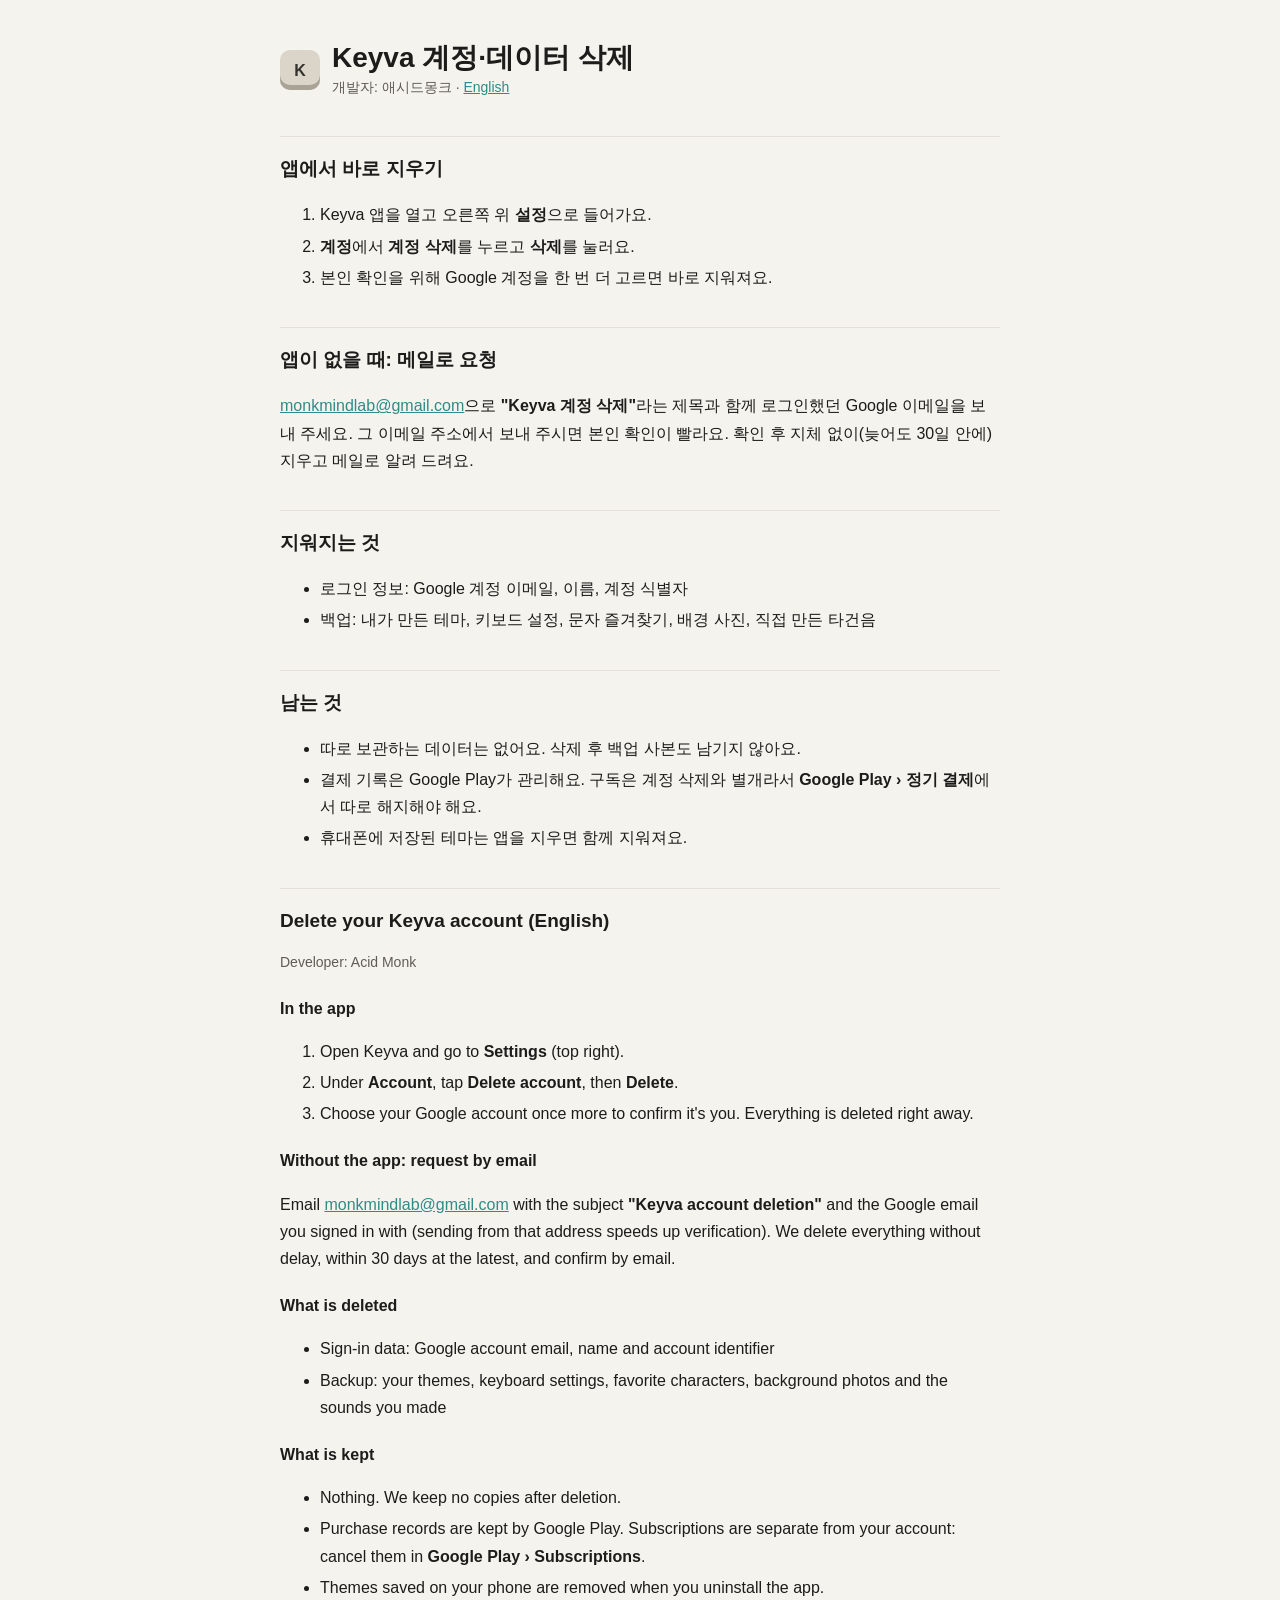
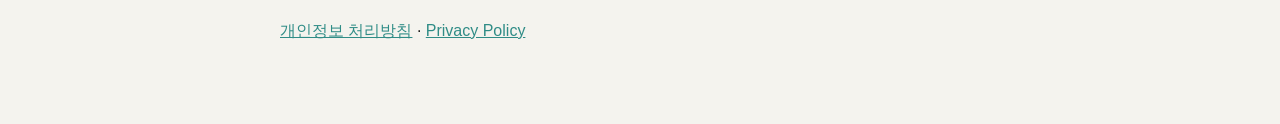
==== keyva/delete-account.html @ adb68d75 "Add Keyva site: privacy policy (ko/en) and account deletion page Co-Authored-By: Claude Opus 5.5 <no" ====
<!DOCTYPE html>
<html lang="ko">
<head>
<meta charset="utf-8">
<meta name="viewport" content="width=device-width, initial-scale=1">
<title>Keyva 계정·데이터 삭제 / Delete your Keyva account</title>
<link rel="stylesheet" href="style.css">
</head>
<body>
<main>
  <header><div class="logo">K</div><div><h1>Keyva 계정·데이터 삭제</h1><div class="sub">개발자: 애시드몽크 · <a href="#en">English</a></div></div></header>

  <h2>앱에서 바로 지우기</h2>
  <ol>
    <li>Keyva 앱을 열고 오른쪽 위 <b>설정</b>으로 들어가요.</li>
    <li><b>계정</b>에서 <b>계정 삭제</b>를 누르고 <b>삭제</b>를 눌러요.</li>
    <li>본인 확인을 위해 Google 계정을 한 번 더 고르면 바로 지워져요.</li>
  </ol>

  <h2>앱이 없을 때: 메일로 요청</h2>
  <p><a href="mailto:monkmindlab@gmail.com?subject=Keyva%20계정%20삭제">monkmindlab@gmail.com</a>으로 <b>"Keyva 계정 삭제"</b>라는 제목과 함께 로그인했던 Google 이메일을 보내 주세요. 그 이메일 주소에서 보내 주시면 본인 확인이 빨라요. 확인 후 지체 없이(늦어도 30일 안에) 지우고 메일로 알려 드려요.</p>

  <h2>지워지는 것</h2>
  <ul>
    <li>로그인 정보: Google 계정 이메일, 이름, 계정 식별자</li>
    <li>백업: 내가 만든 테마, 키보드 설정, 문자 즐겨찾기, 배경 사진, 직접 만든 타건음</li>
  </ul>
  <h2>남는 것</h2>
  <ul>
    <li>따로 보관하는 데이터는 없어요. 삭제 후 백업 사본도 남기지 않아요.</li>
    <li>결제 기록은 Google Play가 관리해요. 구독은 계정 삭제와 별개라서 <b>Google Play › 정기 결제</b>에서 따로 해지해야 해요.</li>
    <li>휴대폰에 저장된 테마는 앱을 지우면 함께 지워져요.</li>
  </ul>

  <h2 id="en">Delete your Keyva account (English)</h2>
  <p class="sub">Developer: Acid Monk</p>
  <h3>In the app</h3>
  <ol>
    <li>Open Keyva and go to <b>Settings</b> (top right).</li>
    <li>Under <b>Account</b>, tap <b>Delete account</b>, then <b>Delete</b>.</li>
    <li>Choose your Google account once more to confirm it's you. Everything is deleted right away.</li>
  </ol>
  <h3>Without the app: request by email</h3>
  <p>Email <a href="mailto:monkmindlab@gmail.com?subject=Keyva%20account%20deletion">monkmindlab@gmail.com</a> with the subject <b>"Keyva account deletion"</b> and the Google email you signed in with (sending from that address speeds up verification). We delete everything without delay, within 30 days at the latest, and confirm by email.</p>
  <h3>What is deleted</h3>
  <ul>
    <li>Sign-in data: Google account email, name and account identifier</li>
    <li>Backup: your themes, keyboard settings, favorite characters, background photos and the sounds you made</li>
  </ul>
  <h3>What is kept</h3>
  <ul>
    <li>Nothing. We keep no copies after deletion.</li>
    <li>Purchase records are kept by Google Play. Subscriptions are separate from your account: cancel them in <b>Google Play › Subscriptions</b>.</li>
    <li>Themes saved on your phone are removed when you uninstall the app.</li>
  </ul>
  <p><a href="privacy.html">개인정보 처리방침</a> · <a href="privacy-en.html">Privacy Policy</a></p>
</main>
</body>
</html>
---- keyva/style.css ----
:root{--bg:#f4f3ee;--card:#fff;--ink:#1d1c1a;--sub:#5f5c55;--line:#e3e0d8;--acc:#2f8c86}
@media (prefers-color-scheme:dark){:root{--bg:#161614;--card:#201f1d;--ink:#eeebe4;--sub:#a9a59c;--line:#34322e;--acc:#5fbab3}}
*{box-sizing:border-box}
body{margin:0;background:var(--bg);color:var(--ink);font:16px/1.7 -apple-system,BlinkMacSystemFont,"Apple SD Gothic Neo","Noto Sans KR","Segoe UI",Roboto,sans-serif;-webkit-text-size-adjust:100%}
main{max-width:760px;margin:0 auto;padding:40px 20px 64px}
header{display:flex;align-items:center;gap:12px;margin-bottom:24px}
.logo{width:40px;height:40px;border-radius:10px;background:#dad5c8;box-shadow:inset 0 -5px 0 #a8a395;display:grid;place-items:center;font-weight:700;color:#33322e}
h1{font-size:28px;line-height:1.3;margin:0}
h2{font-size:19px;margin:36px 0 8px;padding-top:16px;border-top:1px solid var(--line)}
h3{font-size:16px;margin:20px 0 4px}
p,li{color:var(--ink)}
.sub{color:var(--sub);font-size:14px}
a{color:var(--acc)}
table{width:100%;border-collapse:collapse;margin:8px 0;font-size:14px;background:var(--card);border-radius:10px;overflow:hidden}
th,td{border-bottom:1px solid var(--line);padding:10px 12px;text-align:left;vertical-align:top}
th{width:30%;color:var(--sub);font-weight:600}
.box{background:var(--card);border:1px solid var(--line);border-radius:12px;padding:16px 18px;margin:16px 0}
.lang{float:right;font-size:14px}
nav a{display:inline-block;margin-right:16px}
ol li,ul li{margin:4px 0}
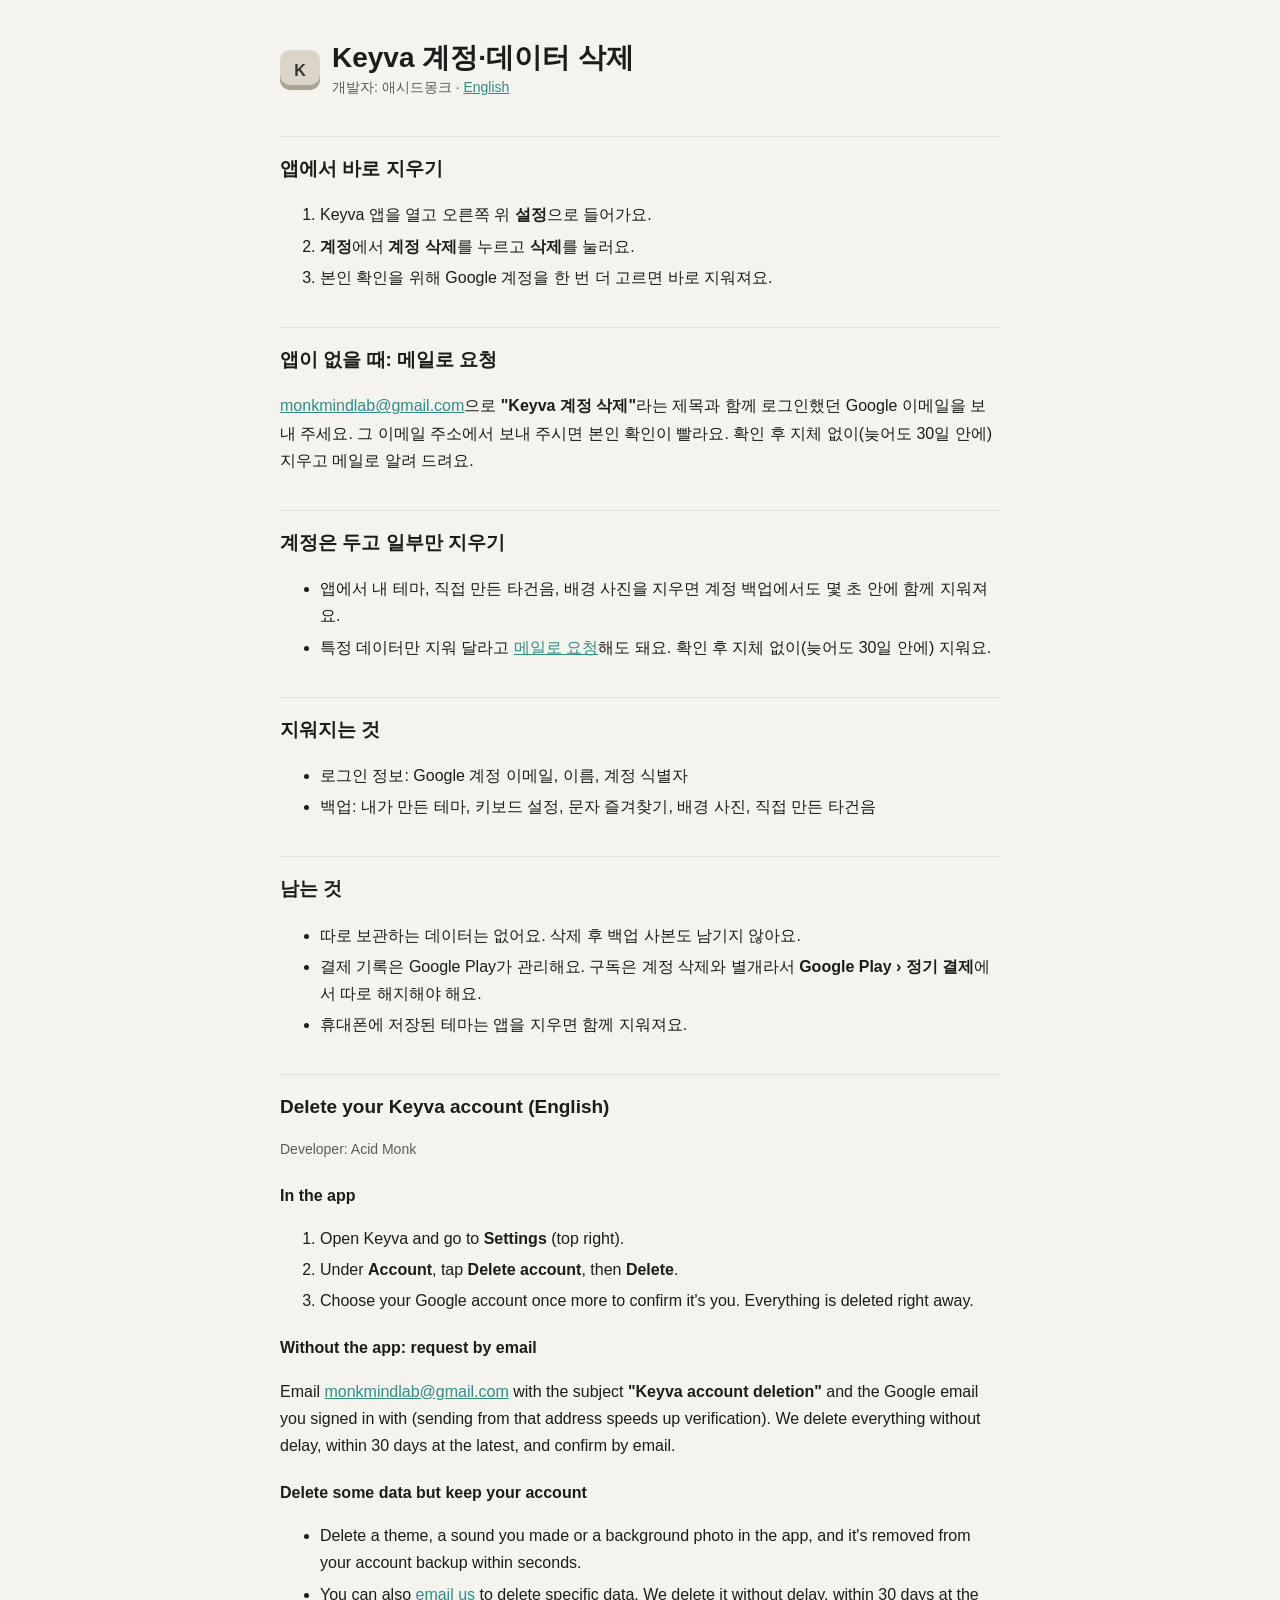
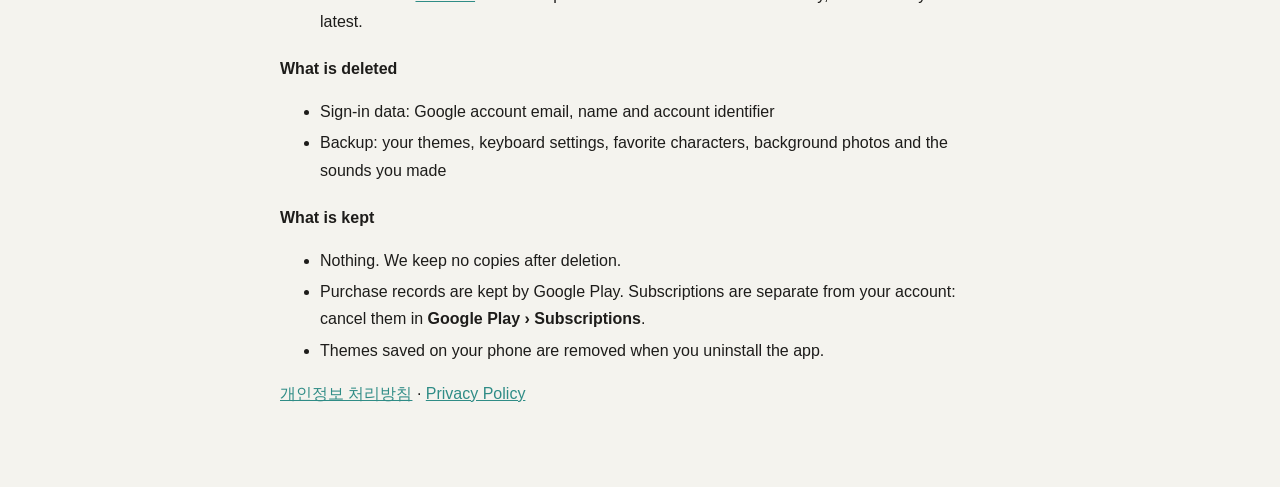
==== commit 4dfb0edb: "Deletion page: how to delete some data without deleting the account Co-Authored-By: Claude Opus 5.5 " ====
--- a/keyva/delete-account.html
+++ b/keyva/delete-account.html
@@ -19,6 +19,12 @@
 
   <h2>앱이 없을 때: 메일로 요청</h2>
   <p><a href="mailto:monkmindlab@gmail.com?subject=Keyva%20계정%20삭제">monkmindlab@gmail.com</a>으로 <b>"Keyva 계정 삭제"</b>라는 제목과 함께 로그인했던 Google 이메일을 보내 주세요. 그 이메일 주소에서 보내 주시면 본인 확인이 빨라요. 확인 후 지체 없이(늦어도 30일 안에) 지우고 메일로 알려 드려요.</p>
+
+  <h2>계정은 두고 일부만 지우기</h2>
+  <ul>
+    <li>앱에서 내 테마, 직접 만든 타건음, 배경 사진을 지우면 계정 백업에서도 몇 초 안에 함께 지워져요.</li>
+    <li>특정 데이터만 지워 달라고 <a href="mailto:monkmindlab@gmail.com?subject=Keyva%20데이터%20삭제">메일로 요청</a>해도 돼요. 확인 후 지체 없이(늦어도 30일 안에) 지워요.</li>
+  </ul>
 
   <h2>지워지는 것</h2>
   <ul>
@@ -42,6 +48,11 @@
   </ol>
   <h3>Without the app: request by email</h3>
   <p>Email <a href="mailto:monkmindlab@gmail.com?subject=Keyva%20account%20deletion">monkmindlab@gmail.com</a> with the subject <b>"Keyva account deletion"</b> and the Google email you signed in with (sending from that address speeds up verification). We delete everything without delay, within 30 days at the latest, and confirm by email.</p>
+  <h3>Delete some data but keep your account</h3>
+  <ul>
+    <li>Delete a theme, a sound you made or a background photo in the app, and it's removed from your account backup within seconds.</li>
+    <li>You can also <a href="mailto:monkmindlab@gmail.com?subject=Keyva%20data%20deletion">email us</a> to delete specific data. We delete it without delay, within 30 days at the latest.</li>
+  </ul>
   <h3>What is deleted</h3>
   <ul>
     <li>Sign-in data: Google account email, name and account identifier</li>
